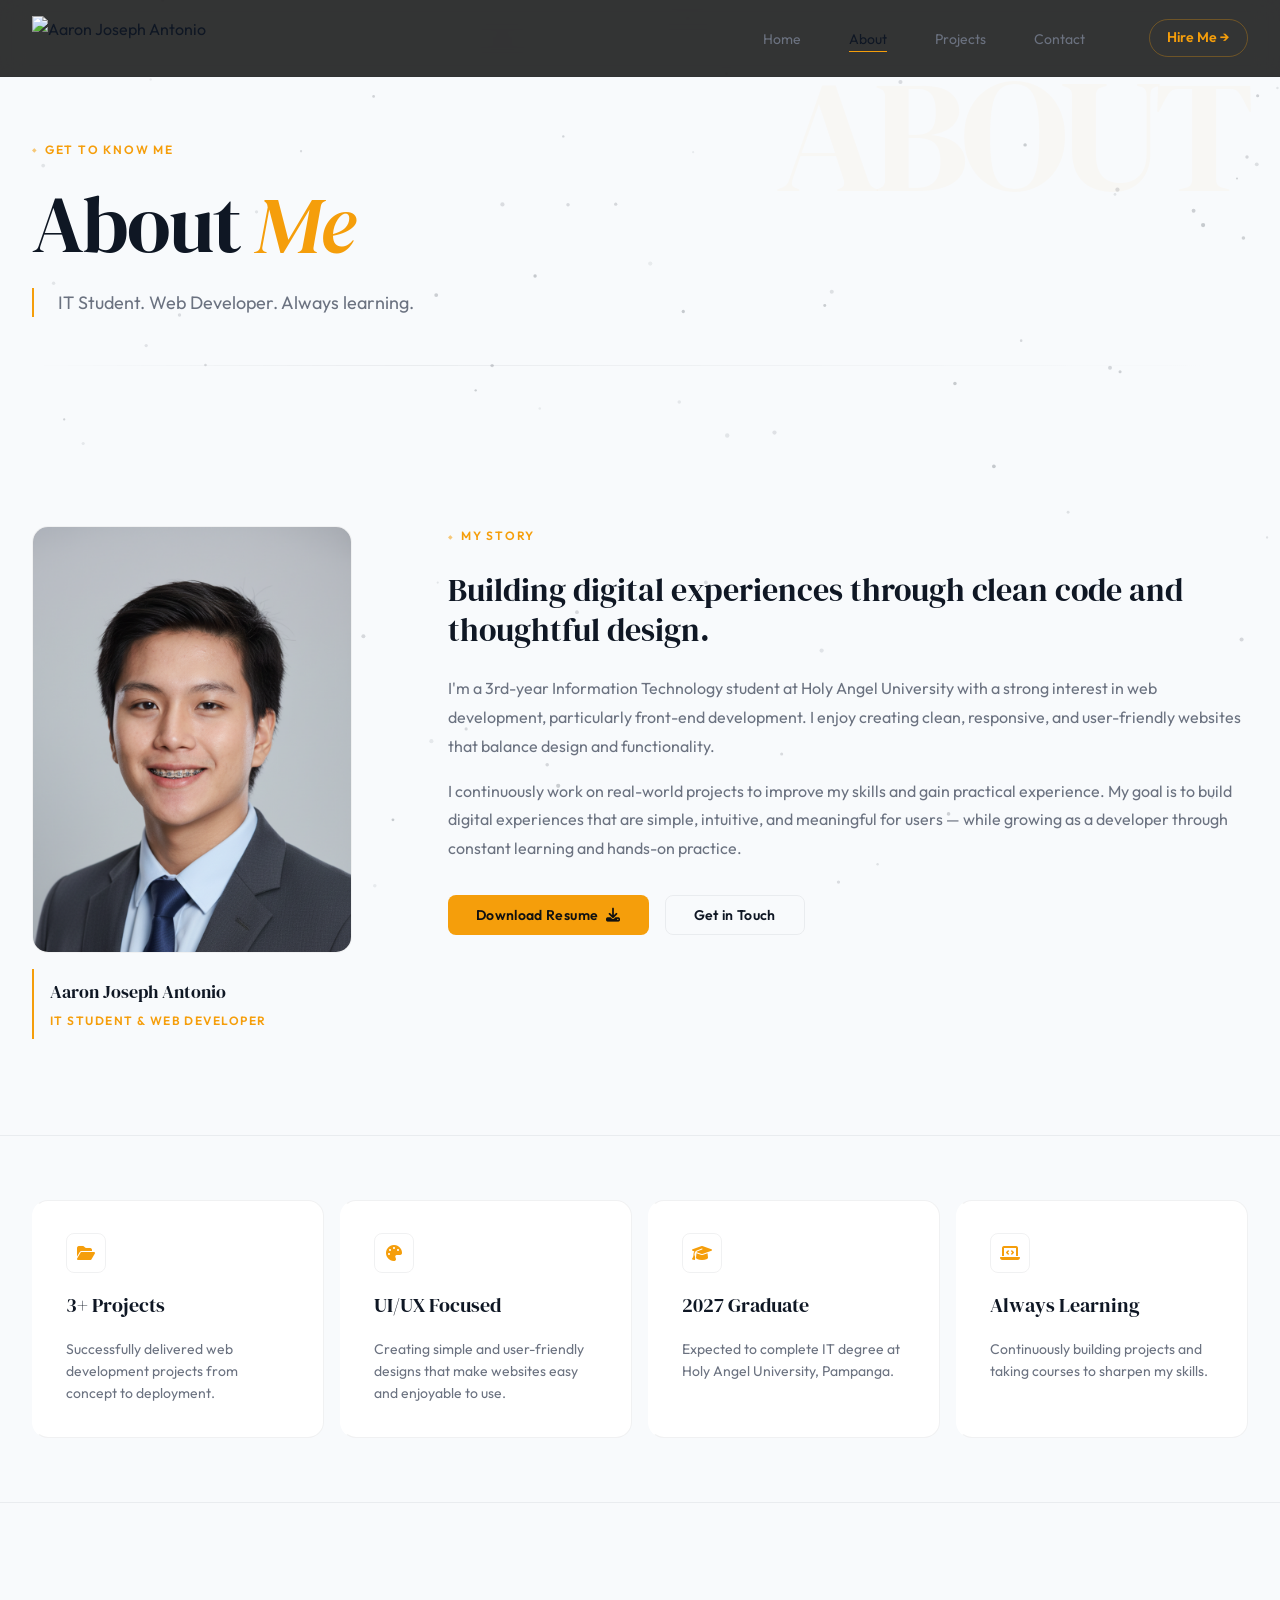
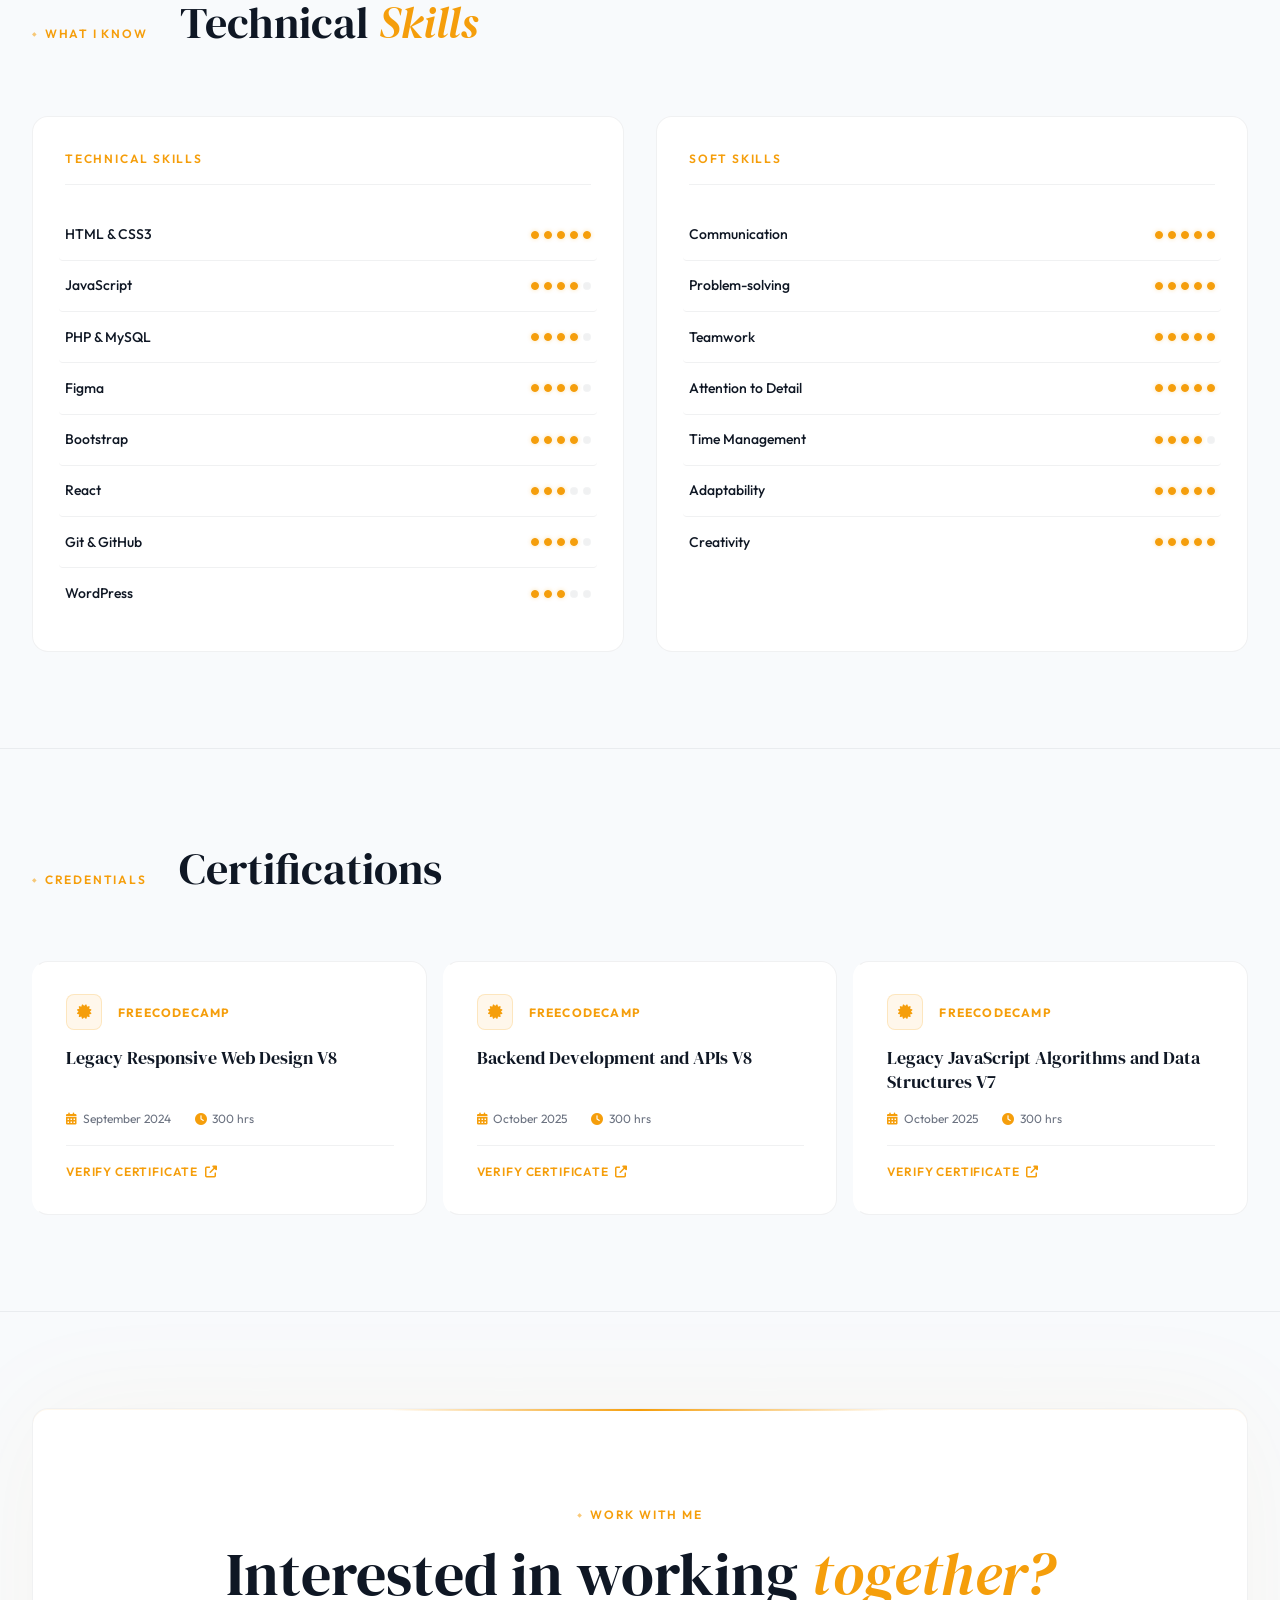
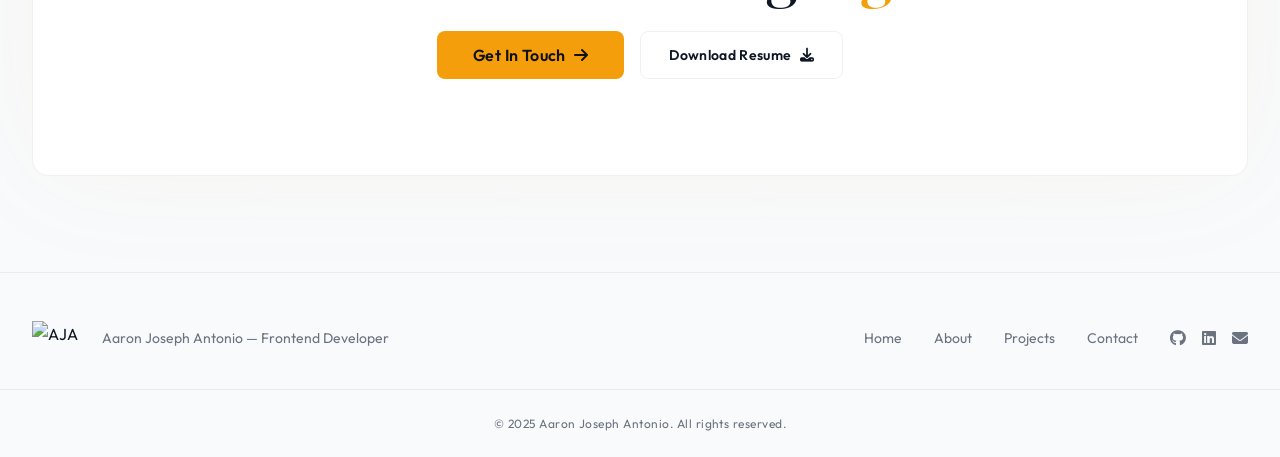
==== about.html @ d8ae60c7 "Add files via upload" ====
<!DOCTYPE html>
<html lang="en">
<head>
    <meta charset="UTF-8">
    <meta name="viewport" content="width=device-width, initial-scale=1.0">
    <meta name="description" content="About Aaron Joseph Antonio - 3rd year IT student from Holy Angel University specializing in web development, UI/UX design, and database management.">
    <meta name="author" content="Aaron Joseph Antonio">
    <meta property="og:title" content="About — Aaron Joseph Antonio">
    <meta property="og:type" content="website">
    <meta property="og:image" content="img/AJ_OPIC.png">
    <title>About — Aaron Joseph Antonio</title>
    <link rel="icon" type="image/png" href="img/favicon.png">
    <link rel="stylesheet" href="style.css">
    <link rel="stylesheet" href="about.css">
    <link rel="preconnect" href="https://fonts.googleapis.com">
    <link rel="preconnect" href="https://fonts.gstatic.com" crossorigin>
    <link href="https://fonts.googleapis.com/css2?family=DM+Serif+Display:ital@0;1&family=Outfit:wght@300;400;500;600&display=swap" rel="stylesheet">
    <link rel="stylesheet" href="https://cdnjs.cloudflare.com/ajax/libs/font-awesome/6.4.0/css/all.min.css">
</head>
<body>

    <!-- NAVBAR -->
    <nav class="navbar">
        <div class="nav-container">
            <a href="index.html" class="logo">
                <img src="img/LOGO.PNG" alt="Aaron Joseph Antonio">
            </a>
            <ul class="nav-menu">
                <li><a href="index.html" class="nav-link">Home</a></li>
                <li><a href="about.html" class="nav-link active">About</a></li>
                <li><a href="projects.html" class="nav-link">Projects</a></li>
                <li><a href="contact.html" class="nav-link">Contact</a></li>
            </ul>
            <a href="contact.html" class="nav-cta">Hire Me →</a>
            <div class="hamburger" aria-label="Toggle menu" role="button" tabindex="0">
                <span></span><span></span><span></span>
            </div>
        </div>
    </nav>

    <!-- PAGE HERO -->
    <section class="page-hero">
        <div class="section-container">
            <span class="section-tag">Get to Know Me</span>
            <h1 class="page-hero-title">About <em>Me</em></h1>
            <p class="page-hero-desc">IT Student. Web Developer. Always learning.</p>
        </div>
        <div class="page-hero-rule"></div>
    </section>

    <!-- INTRO -->
    <section class="about-intro">
        <div class="section-container">
            <div class="intro-grid">
                <div class="intro-img-col">
                    <div class="intro-img-wrap">
                        <img src="img/AJ_OPIC.png" alt="Aaron Joseph Antonio">
                    </div>
                    <div class="intro-nameplate">
                        <span class="nameplate-name">Aaron Joseph Antonio</span>
                        <span class="nameplate-role">IT Student & Web Developer</span>
                    </div>
                </div>
                <div class="intro-text-col">
                    <span class="section-tag">My Story</span>
                    <h2 class="intro-heading">Building digital experiences through clean code and thoughtful design.</h2>
                    <p>I'm a 3rd-year Information Technology student at Holy Angel University with a strong interest in web development, particularly front-end development. I enjoy creating clean, responsive, and user-friendly websites that balance design and functionality.</p>
                    <p>I continuously work on real-world projects to improve my skills and gain practical experience. My goal is to build digital experiences that are simple, intuitive, and meaningful for users — while growing as a developer through constant learning and hands-on practice.</p>
                    <div class="intro-actions">
                        <a href="img/Aaron-Joseph-Antonio-Resume.pdf" class="btn btn-primary" download>Download Resume <i class="fas fa-download"></i></a>
                        <a href="contact.html" class="btn btn-ghost">Get in Touch</a>
                    </div>
                </div>
            </div>
        </div>
    </section>

    <!-- HIGHLIGHT CARDS -->
    <section class="about-highlights">
        <div class="section-container">
            <div class="highlights-grid">
                <div class="highlight-card">
                    <div class="highlight-icon"><i class="fas fa-folder-open"></i></div>
                    <h3>3+ Projects</h3>
                    <p>Successfully delivered web development projects from concept to deployment.</p>
                </div>
                <div class="highlight-card">
                    <div class="highlight-icon"><i class="fas fa-palette"></i></div>
                    <h3>UI/UX Focused</h3>
                    <p>Creating simple and user-friendly designs that make websites easy and enjoyable to use.</p>
                </div>
                <div class="highlight-card">
                    <div class="highlight-icon"><i class="fas fa-graduation-cap"></i></div>
                    <h3>2027 Graduate</h3>
                    <p>Expected to complete IT degree at Holy Angel University, Pampanga.</p>
                </div>
                <div class="highlight-card">
                    <div class="highlight-icon"><i class="fas fa-laptop-code"></i></div>
                    <h3>Always Learning</h3>
                    <p>Continuously building projects and taking courses to sharpen my skills.</p>
                </div>
            </div>
        </div>
    </section>

    <!-- SKILLS -->
    <section class="about-skills">
        <div class="section-container">
            <div class="section-header" style="margin-bottom: var(--sp-6);">
                <span class="section-tag">What I Know</span>
                <h2 class="section-title">Technical <em>Skills</em></h2>
            </div>
            <div class="skills-cols">
                <div class="skill-col">
                    <h3 class="skill-col-label">Technical Skills</h3>
                    <div class="skill-list">
                        <div class="skill-row"><span class="skill-row-name">HTML &amp; CSS3</span><div class="skill-dots"><span class="dot filled"></span><span class="dot filled"></span><span class="dot filled"></span><span class="dot filled"></span><span class="dot filled"></span></div></div>
                        <div class="skill-row"><span class="skill-row-name">JavaScript</span><div class="skill-dots"><span class="dot filled"></span><span class="dot filled"></span><span class="dot filled"></span><span class="dot filled"></span><span class="dot"></span></div></div>
                        <div class="skill-row"><span class="skill-row-name">PHP &amp; MySQL</span><div class="skill-dots"><span class="dot filled"></span><span class="dot filled"></span><span class="dot filled"></span><span class="dot filled"></span><span class="dot"></span></div></div>
                        <div class="skill-row"><span class="skill-row-name">Figma</span><div class="skill-dots"><span class="dot filled"></span><span class="dot filled"></span><span class="dot filled"></span><span class="dot filled"></span><span class="dot"></span></div></div>
                        <div class="skill-row"><span class="skill-row-name">Bootstrap</span><div class="skill-dots"><span class="dot filled"></span><span class="dot filled"></span><span class="dot filled"></span><span class="dot filled"></span><span class="dot"></span></div></div>
                        <div class="skill-row"><span class="skill-row-name">React</span><div class="skill-dots"><span class="dot filled"></span><span class="dot filled"></span><span class="dot filled"></span><span class="dot"></span><span class="dot"></span></div></div>
                        <div class="skill-row"><span class="skill-row-name">Git &amp; GitHub</span><div class="skill-dots"><span class="dot filled"></span><span class="dot filled"></span><span class="dot filled"></span><span class="dot filled"></span><span class="dot"></span></div></div>
                        <div class="skill-row"><span class="skill-row-name">WordPress</span><div class="skill-dots"><span class="dot filled"></span><span class="dot filled"></span><span class="dot filled"></span><span class="dot"></span><span class="dot"></span></div></div>
                    </div>
                </div>
                <div class="skill-col">
                    <h3 class="skill-col-label">Soft Skills</h3>
                    <div class="skill-list">
                        <div class="skill-row"><span class="skill-row-name">Communication</span><div class="skill-dots"><span class="dot filled"></span><span class="dot filled"></span><span class="dot filled"></span><span class="dot filled"></span><span class="dot filled"></span></div></div>
                        <div class="skill-row"><span class="skill-row-name">Problem-solving</span><div class="skill-dots"><span class="dot filled"></span><span class="dot filled"></span><span class="dot filled"></span><span class="dot filled"></span><span class="dot filled"></span></div></div>
                        <div class="skill-row"><span class="skill-row-name">Teamwork</span><div class="skill-dots"><span class="dot filled"></span><span class="dot filled"></span><span class="dot filled"></span><span class="dot filled"></span><span class="dot filled"></span></div></div>
                        <div class="skill-row"><span class="skill-row-name">Attention to Detail</span><div class="skill-dots"><span class="dot filled"></span><span class="dot filled"></span><span class="dot filled"></span><span class="dot filled"></span><span class="dot filled"></span></div></div>
                        <div class="skill-row"><span class="skill-row-name">Time Management</span><div class="skill-dots"><span class="dot filled"></span><span class="dot filled"></span><span class="dot filled"></span><span class="dot filled"></span><span class="dot"></span></div></div>
                        <div class="skill-row"><span class="skill-row-name">Adaptability</span><div class="skill-dots"><span class="dot filled"></span><span class="dot filled"></span><span class="dot filled"></span><span class="dot filled"></span><span class="dot filled"></span></div></div>
                        <div class="skill-row"><span class="skill-row-name">Creativity</span><div class="skill-dots"><span class="dot filled"></span><span class="dot filled"></span><span class="dot filled"></span><span class="dot filled"></span><span class="dot filled"></span></div></div>
                    </div>
                </div>
            </div>
        </div>
    </section>

    <!-- CERTIFICATIONS -->
    <section class="about-certs">
        <div class="section-container">
            <div class="section-header" style="margin-bottom: var(--sp-6);">
                <span class="section-tag">Credentials</span>
                <h2 class="section-title">Certifications</h2>
            </div>
            <div class="certs-grid">
                <div class="cert-card">
                    <div class="cert-header">
                        <div class="cert-icon"><i class="fas fa-certificate"></i></div>
                        <span class="cert-issuer">freeCodeCamp</span>
                    </div>
                    <h3>Legacy Responsive Web Design V8</h3>
                    <div class="cert-meta">
                        <span><i class="fas fa-calendar-alt"></i> September 2024</span>
                        <span><i class="fas fa-clock"></i> 300 hrs</span>
                    </div>
                    <a href="https://freecodecamp.org/certification/aaronantonio27/responsive-web-design" target="_blank" rel="noopener" class="cert-link">Verify Certificate <i class="fas fa-external-link-alt"></i></a>
                </div>
                <div class="cert-card">
                    <div class="cert-header">
                        <div class="cert-icon"><i class="fas fa-certificate"></i></div>
                        <span class="cert-issuer">freeCodeCamp</span>
                    </div>
                    <h3>Backend Development and APIs V8</h3>
                    <div class="cert-meta">
                        <span><i class="fas fa-calendar-alt"></i> October 2025</span>
                        <span><i class="fas fa-clock"></i> 300 hrs</span>
                    </div>
                    <a href="https://freecodecamp.org/certification/aaronantonio27/back-end-development-and-apis" target="_blank" rel="noopener" class="cert-link">Verify Certificate <i class="fas fa-external-link-alt"></i></a>
                </div>
                <div class="cert-card">
                    <div class="cert-header">
                        <div class="cert-icon"><i class="fas fa-certificate"></i></div>
                        <span class="cert-issuer">freeCodeCamp</span>
                    </div>
                    <h3>Legacy JavaScript Algorithms and Data Structures V7</h3>
                    <div class="cert-meta">
                        <span><i class="fas fa-calendar-alt"></i> October 2025</span>
                        <span><i class="fas fa-clock"></i> 300 hrs</span>
                    </div>
                    <a href="https://freecodecamp.org/certification/aaronantonio27/javascript-algorithms-and-data-structures" target="_blank" rel="noopener" class="cert-link">Verify Certificate <i class="fas fa-external-link-alt"></i></a>
                </div>
            </div>
        </div>
    </section>

    <!-- CTA -->
    <section class="cta-section">
        <div class="section-container">
            <div class="cta-box">
                <span class="section-tag">Work With Me</span>
                <h2 class="cta-title">Interested in working <em>together?</em></h2>
                <div class="cta-actions">
                    <a href="contact.html" class="btn btn-primary btn-lg">Get In Touch <i class="fas fa-arrow-right"></i></a>
                    <a href="img/Aaron-Joseph-Antonio-Resume.pdf" class="btn btn-ghost" download>Download Resume <i class="fas fa-download"></i></a>
                </div>
            </div>
        </div>
    </section>

    <!-- FOOTER -->
    <footer class="footer">
        <div class="footer-container">
            <div class="footer-left">
                <a href="index.html" class="logo"><img src="img/LOGO.PNG" alt="AJA" style="height:36px;width:auto;"></a>
                <p>Aaron Joseph Antonio — Frontend Developer</p>
            </div>
            <nav class="footer-nav">
                <a href="index.html">Home</a>
                <a href="about.html">About</a>
                <a href="projects.html">Projects</a>
                <a href="contact.html">Contact</a>
            </nav>
            <div class="footer-right">
                <a href="https://github.com/ajantonio27" target="_blank" rel="noopener" aria-label="GitHub"><i class="fab fa-github"></i></a>
                <a href="https://www.linkedin.com/in/antonio-aaron-joseph-78a72b350/" target="_blank" rel="noopener" aria-label="LinkedIn"><i class="fab fa-linkedin"></i></a>
                <a href="mailto:ajantonio2729@gmail.com" aria-label="Email"><i class="fas fa-envelope"></i></a>
            </div>
        </div>
        <div class="footer-bottom">
            <p>© 2025 Aaron Joseph Antonio. All rights reserved.</p>
        </div>
    </footer>

    <script src="script.js"></script>
    <script src="about.js"></script>
</body>
</html>
---- style.css ----
/* ============================================================
   DESIGN SYSTEM — Aaron Joseph Antonio Portfolio
   Color Palette: #111111 bg / #181818 card / #F59E0B amber
   Typography: DM Serif Display (display) + Outfit (body)
   ============================================================ */

/* ===== CSS VARIABLES ===== */
:root {
    /* Colors */
    --bg:           #111111;
    --bg-card:      rgba(22, 22, 22, 0.85);
    --accent:       #F59E0B;
    --accent-dim:   rgba(245, 158, 11, 0.12);
    --text:         #FAFAFA;
    --muted:        #A3A3A3;
    --border:       rgba(255, 255, 255, 0.08);

    /* Typography */
    --font-display: 'DM Serif Display', Georgia, serif;
    --font-body:    'Outfit', system-ui, sans-serif;

    /* Type Scale */
    --text-xs:   0.75rem;    /* 12px */
    --text-sm:   0.875rem;   /* 14px */
    --text-base: 1rem;       /* 16px */
    --text-lg:   1.125rem;   /* 18px */
    --text-xl:   1.25rem;    /* 20px */
    --text-2xl:  1.5rem;     /* 24px */
    --text-3xl:  2rem;       /* 32px */
    --text-4xl:  2.75rem;    /* 44px */
    --text-5xl:  3.75rem;    /* 60px */
    --text-6xl:  5rem;       /* 80px */

    /* Spacing System (8pt grid) */
    --sp-1:  0.5rem;    /* 8px */
    --sp-2:  1rem;      /* 16px */
    --sp-3:  1.5rem;    /* 24px */
    --sp-4:  2rem;      /* 32px */
    --sp-5:  3rem;      /* 48px */
    --sp-6:  4rem;      /* 64px */
    --sp-7:  6rem;      /* 96px */
    --sp-8:  8rem;      /* 128px */

    /* Misc */
    --radius:    8px;
    --radius-lg: 16px;
    --transition: 0.25s ease;
    --max-w: 1280px;
}

/* ===== RESET ===== */
*, *::before, *::after {
    margin: 0;
    padding: 0;
    box-sizing: border-box;
}

html { scroll-behavior: smooth; }

body {
    font-family: var(--font-body);
    color: var(--text);
    line-height: 1.65;
    overflow-x: hidden;
    -webkit-font-smoothing: antialiased;

    background-color: var(--bg);
    transition: background-color var(--transition), color var(--transition);
}

/* ===== Light theme overrides ===== */
[data-theme="light"] {
    --bg:          #f8fafc;
    --bg-card:     #ffffff;
    --accent:      #F59E0B;
    --accent-dim:  rgba(245,158,11,0.08);
    --text:        #0f1724;
    --muted:       #6b7280;
    --border:      rgba(15,23,36,0.06);
}

/* ── Floating dots canvas ── */
#dots-bg {
    position: fixed;
    top: 0; left: 0;
    width: 100vw; height: 100vh;
    z-index: -1;
    pointer-events: none;
}

img { display: block; max-width: 100%; }
a  { color: inherit; text-decoration: none; }



/* ===== SHARED LAYOUT ===== */
.section-container {
    max-width: var(--max-w);
    margin: 0 auto;
    padding: 0 var(--sp-4);
}

.section-header {
    display: flex;
    align-items: baseline;
    gap: var(--sp-4);
    margin-bottom: var(--sp-6);
    flex-wrap: wrap;
}

.section-tag {
    font-size: var(--text-xs);
    font-weight: 600;
    letter-spacing: 0.15em;
    text-transform: uppercase;
    color: var(--accent);
    display: block;
    margin-bottom: var(--sp-1);
}

.section-tag::before {
    content: '◆';
    margin-right: 0.4rem;
    font-size: 0.5em;
    vertical-align: middle;
    opacity: 0.55;
}

.section-title {
    font-family: var(--font-display);
    font-size: var(--text-4xl);
    font-weight: 400;
    line-height: 1.1;
    color: var(--text);
    flex: 1;
}

.section-title em {
    font-style: italic;
    color: var(--accent);
}

.see-all-link {
    font-size: var(--text-sm);
    color: var(--muted);
    transition: color var(--transition);
    white-space: nowrap;
    align-self: flex-end;
    margin-bottom: 0.15rem;
}
.see-all-link:hover { color: var(--accent); }

/* ===== BUTTONS ===== */
.btn {
    display: inline-flex;
    align-items: center;
    gap: 0.5rem;
    padding: 0.75rem 1.75rem;
    font-family: var(--font-body);
    font-size: var(--text-sm);
    font-weight: 600;
    border-radius: var(--radius);
    transition: all var(--transition);
    cursor: pointer;
    border: none;
    line-height: 1;
    letter-spacing: 0.025em;
}

.btn-primary {
    background: var(--accent);
    color: #111;
}
.btn-primary:hover {
    background: #d97706;
    transform: translateY(-2px);
}

.btn-ghost {
    background: transparent;
    color: var(--text);
    border: 1px solid var(--border);
}
.btn-ghost:hover {
    border-color: var(--accent);
    color: var(--accent);
    background: rgba(245, 158, 11, 0.04);
}

.btn-lg {
    padding: 1rem 2.25rem;
    font-size: var(--text-base);
}

/* ===== NAVBAR ===== */
.navbar {
    position: fixed;
    top: 0; left: 0;
    width: 100%;
    z-index: 1000;
    padding: var(--sp-2) 0;
    border-bottom: 1px solid var(--border);
    background: rgba(17, 17, 17, 0.85);
    backdrop-filter: blur(12px);
    -webkit-backdrop-filter: blur(12px);
    transition: box-shadow var(--transition);
}

.nav-container {
    max-width: var(--max-w);
    margin: 0 auto;
    padding: 0 var(--sp-4);
    display: flex;
    align-items: center;
    gap: var(--sp-4);
}

.logo {
    flex-shrink: 0;
    display: flex;
    align-items: center;
}

.logo img {
    height: 44px;
    width: auto;
    transition: opacity var(--transition);
}

.logo img:hover {
    opacity: 0.8;
}

.nav-menu {
    display: flex;
    list-style: none;
    gap: var(--sp-5);
    margin-left: auto;
}

.nav-link {
    font-size: var(--text-sm);
    font-weight: 400;
    color: var(--muted);
    position: relative;
    padding-bottom: 2px;
    transition: color var(--transition);
}

.nav-link::after {
    content: '';
    position: absolute;
    bottom: -2px; left: 0;
    width: 0; height: 1px;
    background: var(--accent);
    transition: width var(--transition);
}

.nav-link:hover,
.nav-link.active {
    color: var(--text);
}

.nav-link.active::after,
.nav-link:hover::after {
    width: 100%;
}

.nav-cta {
    font-size: var(--text-sm);
    font-weight: 600;
    color: var(--accent);
    margin-left: var(--sp-4);
    transition: color var(--transition), background var(--transition), border-color var(--transition);
    white-space: nowrap;
    border: 1px solid rgba(245, 158, 11, 0.3);
    border-radius: 100px;
    padding: 0.38rem 1.1rem;
}

/* Theme toggle button (small icon) */
.theme-toggle {
    display: inline-flex;
    align-items: center;
    justify-content: center;
    width: 40px;
    height: 40px;
    border: 1px solid var(--border);
    border-radius: var(--radius);
    background: transparent;
    color: var(--muted);
    cursor: pointer;
    margin-left: var(--sp-2);
}
.theme-toggle i { font-size: 0.95rem; }
.theme-toggle:hover { color: var(--accent); border-color: var(--accent); background: rgba(245,158,11,0.04); }
.nav-cta:hover {
    color: var(--accent);
    background: rgba(245, 158, 11, 0.08);
    border-color: var(--accent);
}

.hamburger {
    display: none;
    flex-direction: column;
    gap: 5px;
    cursor: pointer;
    z-index: 1001;
    margin-left: auto;
}

.hamburger span {
    width: 24px; height: 1.5px;
    background: var(--text);
    display: block;
    transition: all 0.3s ease;
}

.hamburger.active span:nth-child(1) { transform: rotate(45deg) translate(5px, 5px); }
.hamburger.active span:nth-child(2) { opacity: 0; }
.hamburger.active span:nth-child(3) { transform: rotate(-45deg) translate(5px, -5px); }

body.menu-open { overflow: hidden; }

/* ===== CURSOR BLINK ===== */
.cursor {
    display: inline-block;
    animation: blink 1s step-end infinite;
    color: var(--accent);
    font-weight: 300;
    margin-left: 1px;
}
@keyframes blink {
    0%, 100% { opacity: 1; }
    50%       { opacity: 0; }
}

/* ===== BADGE DOT PULSE ===== */
@keyframes pulse-dot {
    0%, 100% { opacity: 1; transform: scale(1); }
    50%       { opacity: 0.6; transform: scale(0.85); }
}
.badge-dot {
    animation: pulse-dot 2s ease infinite;
}


.hero {
    height: 100vh;
    display: flex;
    flex-direction: column;
    justify-content: center;
    padding-top: 72px;
    position: relative;
}

.hero-container {
    max-width: var(--max-w);
    margin: 0 auto;
    padding: 0 var(--sp-4);
    display: grid;
    grid-template-columns: 1fr 380px;
    gap: var(--sp-5);
    align-items: center;
    width: 100%;
}

/* — Hero Content — */
.hero-label {
    font-size: var(--text-xs);
    letter-spacing: 0.15em;
    text-transform: uppercase;
    color: var(--muted);
    display: block;
    margin-bottom: var(--sp-3);
}

.hero-title {
    font-family: var(--font-display);
    font-size: clamp(var(--text-4xl), 7vw, var(--text-6xl));
    font-weight: 400;
    line-height: 1.0;
    letter-spacing: -0.02em;
    margin-bottom: var(--sp-3);
}

.hero-title em {
    font-style: italic;
    color: var(--accent);
}

.hero-role-wrap {
    font-size: var(--text-base);
    color: var(--muted);
    margin-bottom: var(--sp-3);
    min-height: 1.65rem;
    display: flex;
    align-items: center;
    gap: 2px;
}

.typing-text { color: var(--text); }

.cursor {
    color: var(--accent);
    animation: blink 1s infinite;
}

@keyframes blink {
    0%, 49% { opacity: 1; }
    50%, 100% { opacity: 0; }
}

.hero-desc {
    font-size: var(--text-base);
    color: var(--muted);
    line-height: 1.75;
    max-width: 480px;
    margin-bottom: var(--sp-4);
}

.hero-actions {
    display: flex;
    gap: var(--sp-2);
    margin-bottom: var(--sp-4);
    flex-wrap: wrap;
}

.hero-socials {
    display: flex;
    gap: var(--sp-2);
}

.soc-link {
    width: 38px; height: 38px;
    border: 1px solid var(--border);
    border-radius: var(--radius);
    display: flex; align-items: center; justify-content: center;
    font-size: var(--text-sm);
    color: var(--muted);
    transition: all var(--transition);
}

.soc-link:hover {
    border-color: var(--accent);
    color: var(--accent);
}

/* — Hero Visual — */
.hero-visual {
    display: flex;
    flex-direction: column;
    gap: var(--sp-3);
}

.hero-photo-wrap {
    position: relative;
    border-radius: var(--radius-lg);
    overflow: hidden;
    aspect-ratio: 3/4;
    background: var(--bg-card);
}

.hero-photo {
    width: 100%; height: 100%;
    object-fit: cover;
    object-position: top center;
    transition: transform 0.5s ease;
}

.hero-photo-wrap:hover .hero-photo {
    transform: scale(1.03);
}

.photo-badge {
    position: absolute;
    bottom: var(--sp-2); left: var(--sp-2);
    background: rgba(17,17,17,0.85);
    backdrop-filter: blur(8px);
    border: 1px solid var(--border);
    border-radius: 100px;
    padding: 0.4rem 0.9rem;
    font-size: var(--text-xs);
    font-weight: 500;
    color: var(--text);
    display: flex;
    align-items: center;
    gap: 0.5rem;
}

.badge-dot {
    width: 7px; height: 7px;
    border-radius: 50%;
    background: #22c55e;
    box-shadow: 0 0 6px rgba(34, 197, 94, 0.6);
    animation: pulse-dot 2s infinite;
}

@keyframes pulse-dot {
    0%, 100% { box-shadow: 0 0 6px rgba(34,197,94,0.6); }
    50% { box-shadow: 0 0 12px rgba(34,197,94,0.9); }
}

/* — Hero Stats — */
.stats-row {
    display: flex;
    align-items: center;
    background: var(--bg-card);
    border: 1px solid var(--border);
    border-radius: var(--radius);
    padding: var(--sp-3) var(--sp-4);
    gap: 0;
}

.stat {
    flex: 1;
    text-align: center;
}

.stat-num {
    display: block;
    font-family: var(--font-display);
    font-size: var(--text-3xl);
    font-weight: 400;
    color: var(--accent);
    line-height: 1;
}

.stat sup {
    font-size: var(--text-sm);
    color: var(--accent);
    vertical-align: super;
}

.stat-lbl {
    display: block;
    font-size: var(--text-xs);
    text-transform: uppercase;
    letter-spacing: 0.1em;
    color: var(--muted);
    margin-top: var(--sp-1);
}

.stat-divider {
    width: 1px;
    height: 40px;
    background: var(--border);
}

/* — Hero Rule — */
.hero-rule {
    max-width: var(--max-w);
    margin: 0 auto;
    height: 1px;
    background: var(--border);
    width: calc(100% - var(--sp-4) * 2);
}

/* ===== CREDIBILITY STRIP ===== */
.strip {
    padding: var(--sp-4) 0;
    border-bottom: 1px solid var(--border);
}

.strip-container {
    max-width: var(--max-w);
    margin: 0 auto;
    padding: 0 var(--sp-4);
    display: flex;
    align-items: center;
    gap: var(--sp-4);
    flex-wrap: wrap;
}

.strip-label {
    font-size: var(--text-xs);
    text-transform: uppercase;
    letter-spacing: 0.15em;
    color: var(--muted);
    white-space: nowrap;
    flex-shrink: 0;
}

.strip-pills {
    display: flex;
    gap: var(--sp-1);
    flex-wrap: wrap;
}

.strip-pills span {
    font-size: var(--text-xs);
    font-weight: 500;
    padding: 0.35rem 0.85rem;
    border: 1px solid var(--border);
    border-radius: 100px;
    color: var(--muted);
    transition: all var(--transition);
    cursor: default;
}

.strip-pills span:hover {
    border-color: var(--accent);
    color: var(--accent);
}

/* ===== FEATURED PROJECTS ===== */
.projects-section {
    padding: var(--sp-8) 0 var(--sp-7);
}

.projects-grid {
    display: grid;
    grid-template-columns: 1fr 1fr;
    gap: var(--sp-3);
}

/* Wide card spans both columns */
.project-card--wide {
    grid-column: 1 / -1;
    display: grid;
    grid-template-columns: 1.4fr 1fr;
    gap: 0;
    min-height: 380px;
}

.project-card--wide .project-img-wrap {
    aspect-ratio: unset;
    height: 100%;
}

.project-card {
    background: var(--bg-card);
    border: 1px solid var(--border);
    border-radius: var(--radius-lg);
    overflow: hidden;
    transition: border-color var(--transition), transform var(--transition);
    display: flex;
    flex-direction: column;
}

.project-card:hover {
    border-color: rgba(245, 158, 11, 0.3);
    transform: translateY(-4px);
}

.project-img-wrap {
    position: relative;
    overflow: hidden;
    aspect-ratio: 16/10;
    background: #1e1e1e;
    flex-shrink: 0;
}

.project-img {
    width: 100%; height: 100%;
    object-fit: cover;
    transition: transform 0.5s ease;
    display: block;
}

.project-card:hover .project-img { transform: scale(1.04); }

.project-num {
    position: absolute;
    top: var(--sp-2); left: var(--sp-2);
    font-family: var(--font-display);
    font-size: var(--text-4xl);
    color: rgba(245,158,11,0.15);
    line-height: 1;
    font-weight: 400;
    pointer-events: none;
    user-select: none;
}

.project-body {
    padding: var(--sp-4);
    display: flex;
    flex-direction: column;
    flex: 1;
}

.project-tags {
    display: flex;
    gap: var(--sp-1);
    flex-wrap: wrap;
    margin-bottom: var(--sp-2);
}

.project-tags span {
    font-size: var(--text-xs);
    font-weight: 500;
    padding: 0.25rem 0.65rem;
    background: var(--accent-dim);
    color: var(--accent);
    border-radius: 100px;
}

.project-title {
    font-family: var(--font-display);
    font-size: var(--text-2xl);
    font-weight: 400;
    margin-bottom: var(--sp-2);
    line-height: 1.2;
}

.project-desc {
    font-size: var(--text-sm);
    color: var(--muted);
    line-height: 1.7;
    flex: 1;
    margin-bottom: var(--sp-3);
}

.project-links {
    display: flex;
    gap: var(--sp-2);
    margin-top: auto;
}

.proj-link {
    font-size: var(--text-xs);
    font-weight: 600;
    color: var(--accent);
    display: inline-flex;
    align-items: center;
    gap: 0.35rem;
    transition: color var(--transition);
    text-transform: uppercase;
    letter-spacing: 0.06em;
}

.proj-link:hover { color: #d97706; }

.proj-link--ghost {
    color: var(--muted);
}
.proj-link--ghost:hover { color: var(--text); }

/* ===== SKILLS ===== */
.skills-section {
    padding: var(--sp-7) 0;
    border-top: 1px solid var(--border);
}

.skills-layout {
    display: grid;
    grid-template-columns: 340px 1fr;
    gap: var(--sp-5);
    align-items: start;
}

.skills-left { position: sticky; top: 100px; }

.skills-copy {
    font-size: var(--text-sm);
    color: var(--muted);
    line-height: 1.75;
    margin-top: var(--sp-3);
}

.skills-right {
    display: flex;
    flex-direction: column;
    gap: var(--sp-5);
}

.skills-group-label {
    font-size: var(--text-xs);
    text-transform: uppercase;
    letter-spacing: 0.15em;
    color: var(--muted);
    display: block;
    margin-bottom: var(--sp-3);
}

.skill-bars {
    display: flex;
    flex-direction: column;
    gap: var(--sp-3);
}

.skill-bar {
    display: flex;
    flex-direction: column;
    gap: 0.4rem;
}

.skill-name {
    font-size: var(--text-sm);
    font-weight: 500;
    color: var(--text);
}

.bar-track {
    height: 3px;
    background: var(--border);
    border-radius: 100px;
    overflow: hidden;
}

.bar-fill {
    height: 100%;
    width: var(--w);
    background: var(--accent);
    border-radius: 100px;
    transform-origin: left;
    transform: scaleX(0);
    transition: transform 1s cubic-bezier(0.4, 0, 0.2, 1);
}

.bar-fill.animate { transform: scaleX(1); }

/* ===== SERVICES ===== */
.services-section {
    padding: var(--sp-7) 0;
    border-top: 1px solid var(--border);
}

.services-grid {
    display: grid;
    grid-template-columns: repeat(3, 1fr);
    gap: var(--sp-2);
    margin-top: var(--sp-6);
}

.service-card {
    background: var(--bg-card);
    border: 1px solid var(--border);
    border-radius: var(--radius-lg);
    padding: var(--sp-4);
    transition: border-color var(--transition), transform var(--transition);
    display: flex;
    flex-direction: column;
    gap: var(--sp-2);
}

.service-card:hover {
    border-color: rgba(245,158,11,0.25);
    transform: translateY(-3px);
}

.service-icon {
    width: 44px; height: 44px;
    border: 1px solid var(--border);
    border-radius: var(--radius);
    display: flex; align-items: center; justify-content: center;
    color: var(--accent);
    font-size: 1.1rem;
    transition: all var(--transition);
    margin-bottom: var(--sp-1);
}

.service-card:hover .service-icon {
    background: var(--accent-dim);
    border-color: var(--accent);
}

.service-card h3 {
    font-family: var(--font-display);
    font-size: var(--text-xl);
    font-weight: 400;
    line-height: 1.2;
}

.service-card p {
    font-size: var(--text-sm);
    color: var(--muted);
    line-height: 1.7;
    flex: 1;
}

.service-card--cta {
    background: var(--accent-dim);
    border-color: rgba(245,158,11,0.2);
    justify-content: space-between;
}

.service-card--cta h3 {
    font-size: var(--text-2xl);
}

/* ===== ABOUT SNIPPET ===== */
.about-section {
    padding: var(--sp-7) 0;
    border-top: 1px solid var(--border);
}

.about-layout {
    display: grid;
    grid-template-columns: 360px 1fr;
    gap: var(--sp-5);
    align-items: center;
}

.about-img-wrap {
    position: relative;
    border-radius: var(--radius-lg);
    overflow: hidden;
    aspect-ratio: 4/5;
    background: var(--bg-card);
}

.about-img {
    width: 100%; height: 100%;
    object-fit: cover;
    object-position: top center;
}

.about-tag-card {
    position: absolute;
    bottom: var(--sp-2); right: var(--sp-2);
    background: var(--accent);
    color: #111;
    border-radius: var(--radius);
    padding: 0.5rem 1rem;
    display: flex;
    align-items: center;
    gap: 0.5rem;
    font-size: var(--text-xs);
    font-weight: 700;
}

.about-content {
    display: flex;
    flex-direction: column;
}

.about-content p {
    font-size: var(--text-base);
    color: var(--muted);
    line-height: 1.8;
    margin-top: var(--sp-3);
}

.about-content p + p { margin-top: var(--sp-2); }

/* ===== CONTACT CTA ===== */
.cta-section {
    padding: var(--sp-7) 0;
    border-top: 1px solid var(--border);
}

.cta-box {
    background: var(--bg-card);
    border: 1px solid var(--border);
    border-radius: var(--radius-lg);
    padding: var(--sp-7) var(--sp-6);
    text-align: center;
    position: relative;
    overflow: hidden;
    box-shadow: 0 0 120px rgba(245,158,11,0.05), inset 0 1px 0 rgba(245,158,11,0.07);
}

.cta-box::before {
    content: '';
    position: absolute;
    top: 0; left: 50%;
    transform: translateX(-50%);
    width: 500px; height: 2px;
    background: linear-gradient(90deg, transparent, var(--accent), transparent);
}

.cta-title {
    font-family: var(--font-display);
    font-size: var(--text-5xl);
    font-weight: 400;
    line-height: 1.1;
    margin: var(--sp-2) 0 var(--sp-3);
}

.cta-title em {
    font-style: italic;
    color: var(--accent);
}

.cta-desc {
    font-size: var(--text-base);
    color: var(--muted);
    max-width: 480px;
    margin: 0 auto var(--sp-5);
    line-height: 1.75;
}

.cta-actions {
    display: flex;
    gap: var(--sp-2);
    justify-content: center;
    flex-wrap: wrap;
}

/* ===== FOOTER ===== */
.footer {
    border-top: 1px solid var(--border);
    padding: var(--sp-5) 0 var(--sp-3);
}

.footer-container {
    max-width: var(--max-w);
    margin: 0 auto;
    padding: 0 var(--sp-4);
    display: flex;
    align-items: center;
    gap: var(--sp-4);
    flex-wrap: wrap;
    margin-bottom: var(--sp-4);
}

.footer-left { display: flex; align-items: center; gap: var(--sp-3); flex: 1; }
.footer-left p { font-size: var(--text-sm); color: var(--muted); }

.footer-nav {
    display: flex;
    gap: var(--sp-4);
}

.footer-nav a {
    font-size: var(--text-sm);
    color: var(--muted);
    transition: color var(--transition);
}

.footer-nav a:hover { color: var(--accent); }

.footer-right {
    display: flex;
    gap: var(--sp-2);
    margin-left: auto;
}

.footer-right a {
    color: var(--muted);
    font-size: var(--text-base);
    transition: color var(--transition);
}

.footer-right a:hover { color: var(--accent); }

.footer-bottom {
    max-width: var(--max-w);
    margin: 0 auto;
    padding: var(--sp-3) var(--sp-4) 0;
    border-top: 1px solid var(--border);
}

.footer-bottom p {
    font-size: var(--text-xs);
    color: var(--muted);
    text-align: center;
    letter-spacing: 0.04em;
}

/* ===== RESPONSIVE — Tablet ===== */
@media (max-width: 1024px) {
    .hero-container {
        grid-template-columns: 1fr 360px;
        gap: var(--sp-5);
    }

    .skills-layout {
        grid-template-columns: 260px 1fr;
        gap: var(--sp-5);
    }

    .services-grid {
        grid-template-columns: repeat(2, 1fr);
    }
}

@media (max-width: 900px) {
    .about-layout {
        grid-template-columns: 280px 1fr;
        gap: var(--sp-5);
    }
}

/* ============================================================

/* ============================================================
   RESPONSIVE BREAKPOINTS — Final Clean Version
   ============================================================ */

/* ── Tablet ── */
@media (max-width: 1024px) {
    .hero-container { grid-template-columns: 1fr 320px; gap: var(--sp-4); }
}

/* ── Mobile 768px ── */
@media (max-width: 768px) {

    /* =============================================
       BURGER MENU — isolated, always on top
       Fixed positioning escapes ALL parent stacking
       z-index 9999 clears canvas(0), navbar(1000)
    ============================================= */
    .nav-cta { display: none; }

    /* Hamburger — fixed so it sits above EVERYTHING including stacking contexts */
    .hamburger {
        display: flex;
        position: fixed;
        top: 18px;
        right: var(--sp-4);
        z-index: 9999;
        /* ensure it paints above the nav-menu overlay (z-index: 9990) */
        will-change: transform;
    }

    /* Nav menu — full screen overlay */
    .nav-menu {
        position: fixed;
        top: 0; left: 0;
        width: 100%;
        height: 100%;
        min-height: 100dvh;
        display: flex;
        flex-direction: column;
        align-items: center;
        justify-content: center;
        gap: var(--sp-5);
        list-style: none;
        /* solid — no alpha so dots canvas and page content can't bleed through */
        background: var(--bg);
        /* must beat navbar(1000), hamburger(9999), and any page stacking contexts */
        z-index: 9990;
        transform: translateX(100%);
        transition: transform 0.3s cubic-bezier(0.4, 0, 0.2, 1);
        /* new stacking context so internal z-index is self-contained */
        isolation: isolate;
        /* hardware-accelerate the slide */
        will-change: transform;
    }

    .nav-menu.active {
        transform: translateX(0);
    }

    .nav-menu .nav-link {
        font-size: var(--text-2xl);
        position: relative;
        z-index: 1;
    }

    /* Active page indicator dot */
    .nav-menu .nav-link.active {
        color: var(--text);
    }

    .nav-menu .nav-link.active::after {
        width: 100%;
    }

    /* =============================================
       HOME PAGE — no scroll
       NOTE: Do NOT use overflow:hidden/clip on body
       or any ancestor — it breaks fixed positioning.
       Use height + overflow only on the hero wrapper.
    ============================================= */


    .hero {
        height: 100dvh;
        padding-top: 64px;
        justify-content: flex-start;
    }

    .hero-container {
        display: flex;
        flex-direction: column;
        gap: var(--sp-2);
        padding: var(--sp-2) var(--sp-3) 0;
        height: 100%;
    }

    /* ── Top row: photo left + stats right ── */
    .hero-visual {
        display: grid;
        grid-template-columns: 120px 1fr;
        gap: var(--sp-2);
        order: -1;
        flex-shrink: 0;
        align-items: stretch;
    }

    .hero-photo-wrap {
        width: 120px !important;
        height: 155px !important;
        aspect-ratio: unset !important;
        min-height: unset !important;
        max-height: unset !important;
        flex: unset;
        border-radius: var(--radius);
    }

    .photo-badge { display: none; }

    .stats-row {
        flex-direction: column;
        height: 100%;
        padding: var(--sp-2);
        gap: 0;
        justify-content: space-around;
    }

    .stat-divider { width: 100%; height: 1px; }
    .stat-num     { font-size: var(--text-2xl); }
    .stat-lbl     { font-size: 0.6rem; }

    /* ── Text content ── */
    .hero-content {
        flex: 1;
        display: flex;
        flex-direction: column;
        overflow: hidden;
    }

    .hero-label     { font-size: 0.6rem; margin-bottom: 0.3rem; }
    .hero-title     { font-size: clamp(1.9rem, 9vw, 2.5rem); line-height: 0.95; margin-bottom: 0.35rem; }
    .hero-role-wrap { font-size: 0.7rem; margin-bottom: 0.35rem; min-height: 1rem; }

    .hero-desc {
        font-size: 0.72rem;
        line-height: 1.55;
        margin-bottom: 0.55rem;
        display: -webkit-box;
        -webkit-line-clamp: 3;
        -webkit-box-orient: vertical;
        overflow: hidden;
    }

    .hero-actions {
        display: flex;
        gap: 0.5rem;
        margin-bottom: 0.5rem;
    }

    .hero-actions .btn {
        flex: 1;
        justify-content: center;
        padding: 0.55rem 1rem;
        font-size: 0.72rem;
    }

    .hero-socials  { gap: 0.5rem; }
    .soc-link      { width: 30px; height: 30px; font-size: 0.7rem; }

    /* ── Featured Projects strip on home ── */
    .home-featured {
        display: none;  /* hidden on mobile — fits 1-page constraint */
    }

    /* ── Other pages ── */
    .section-title    { font-size: var(--text-3xl); }
    .section-header   { flex-direction: column; gap: var(--sp-1); }
    .cta-title        { font-size: var(--text-4xl); }
    .cta-box          { padding: var(--sp-5) var(--sp-3); }
    .footer-container { flex-direction: column; align-items: flex-start; gap: var(--sp-3); }
    .footer-right     { margin-left: 0; }
    .footer-nav       { flex-wrap: wrap; gap: var(--sp-2); }
}

/* ── Small phones ── */
@media (max-width: 430px) {
    .hero-container   { padding: var(--sp-2) var(--sp-2) 0; }
    .hero-visual      { grid-template-columns: 105px 1fr; }
    .hero-photo-wrap  { width: 105px !important; height: 136px !important; }
    .hero-title       { font-size: clamp(1.7rem, 8.5vw, 2.1rem); }
    .stat-num         { font-size: var(--text-xl); }
    .cta-title        { font-size: var(--text-3xl); }
}

/* ── Skip link (accessibility) ── */
.skip-link {
    position: absolute;
    top: -999px;
    left: var(--sp-3);
    background: var(--accent);
    color: #111;
    padding: 0.5rem 1rem;
    border-radius: var(--radius);
    font-size: var(--text-sm);
    font-weight: 600;
    z-index: 99999;
    text-decoration: none;
}

.skip-link:focus { top: var(--sp-2); }
---- about.css ----
/* ============================================================
   about.css — Aaron Joseph Antonio Portfolio
   Extends style.css design system
   ============================================================ */

/* ===== PAGE HERO ===== */
.page-hero {
    padding-top: 140px;
    padding-bottom: var(--sp-6);
    position: relative;
    overflow: hidden;
}

.page-hero::before {
    content: 'ABOUT';
    position: absolute;
    top: 55px;
    right: var(--sp-4);
    font-family: var(--font-display);
    font-size: clamp(5rem, 14vw, 10rem);
    color: rgba(245, 158, 11, 0.03);
    line-height: 1;
    pointer-events: none;
    user-select: none;
    letter-spacing: -0.04em;
    z-index: 0;
}

.page-hero .section-container {
    display: flex;
    flex-direction: column;
    gap: var(--sp-2);
    position: relative;
    z-index: 1;
}

.page-hero-title {
    font-family: var(--font-display);
    font-size: clamp(var(--text-4xl), 7vw, var(--text-6xl));
    font-weight: 400;
    line-height: 1.0;
    letter-spacing: -0.02em;
}

.page-hero-title em {
    font-style: italic;
    color: var(--accent);
}

.page-hero-desc {
    font-size: var(--text-lg);
    color: var(--muted);
    margin-top: var(--sp-1);
    padding-left: var(--sp-3);
    border-left: 2px solid var(--accent);
    max-width: 520px;
}

.page-hero-rule {
    max-width: var(--max-w);
    margin: var(--sp-5) auto 0;
    height: 1px;
    background: linear-gradient(90deg, transparent 0%, var(--border) 30%, rgba(255,255,255,0.03) 100%);
    width: calc(100% - var(--sp-4) * 2);
}

/* ===== INTRO ===== */
.about-intro {
    padding: var(--sp-7) 0;
}

.intro-grid {
    display: grid;
    grid-template-columns: 320px 1fr;
    gap: var(--sp-7);
    align-items: start;
}

.intro-img-wrap {
    border-radius: var(--radius-lg);
    overflow: hidden;
    aspect-ratio: 3/4;
    background: var(--bg-card);
    border: 1px solid var(--border);
    margin-bottom: var(--sp-2);
}

.intro-img-wrap img {
    width: 100%; height: 100%;
    object-fit: cover;
    object-position: top center;
    transition: transform 0.5s ease;
}

.intro-img-wrap:hover img { transform: scale(1.03); }

.intro-nameplate {
    background: transparent;
    border: none;
    border-left: 2px solid var(--accent);
    border-radius: 0;
    padding: var(--sp-1) var(--sp-2);
    display: flex;
    flex-direction: column;
    gap: 0.25rem;
    text-align: left;
    margin-top: var(--sp-2);
}

.nameplate-name {
    font-family: var(--font-display);
    font-size: var(--text-lg);
    font-weight: 400;
    color: var(--text);
}

.nameplate-role {
    font-size: var(--text-xs);
    color: var(--accent);
    text-transform: uppercase;
    letter-spacing: 0.12em;
    font-weight: 600;
}

.intro-heading {
    font-family: var(--font-display);
    font-size: var(--text-3xl);
    font-weight: 400;
    line-height: 1.25;
    margin: var(--sp-3) 0;
}

.intro-text-col p {
    font-size: var(--text-base);
    color: var(--muted);
    line-height: 1.8;
    margin-bottom: var(--sp-2);
}

.intro-actions {
    display: flex;
    gap: var(--sp-2);
    margin-top: var(--sp-4);
    flex-wrap: wrap;
}

/* ===== HIGHLIGHTS ===== */
.about-highlights {
    padding: var(--sp-6) 0;
    border-top: 1px solid var(--border);
}

.highlights-grid {
    display: grid;
    grid-template-columns: repeat(4, 1fr);
    gap: var(--sp-2);
}

.highlight-card {
    background: var(--bg-card);
    border-top: 1px solid var(--border);
    border-right: 1px solid var(--border);
    border-bottom: 1px solid var(--border);
    border-left: 2px solid transparent;
    border-radius: var(--radius-lg);
    padding: var(--sp-4);
    transition: border-color var(--transition), border-left-color var(--transition), transform var(--transition);
    display: flex;
    flex-direction: column;
    gap: var(--sp-2);
}

.highlight-card:hover {
    border-color: rgba(245,158,11,0.2);
    border-left-color: var(--accent);
    transform: translateY(-3px);
}

.highlight-icon {
    width: 40px; height: 40px;
    border: 1px solid var(--border);
    border-radius: var(--radius);
    display: flex; align-items: center; justify-content: center;
    color: var(--accent);
    font-size: 1rem;
    transition: all var(--transition);
}

.highlight-card:hover .highlight-icon {
    background: var(--accent-dim);
    border-color: var(--accent);
}

.highlight-card h3 {
    font-family: var(--font-display);
    font-size: var(--text-xl);
    font-weight: 400;
}

.highlight-card p {
    font-size: var(--text-sm);
    color: var(--muted);
    line-height: 1.6;
}

/* ===== SKILLS ===== */
.about-skills {
    padding: var(--sp-7) 0;
    border-top: 1px solid var(--border);
}

.skills-cols {
    display: grid;
    grid-template-columns: 1fr 1fr;
    gap: var(--sp-4);
}

.skill-col {
    background: var(--bg-card);
    border: 1px solid var(--border);
    border-radius: var(--radius-lg);
    padding: var(--sp-4);
}

.skill-col-label {
    display: block;
    font-size: var(--text-xs);
    text-transform: uppercase;
    letter-spacing: 0.15em;
    color: var(--accent);
    font-weight: 600;
    margin-bottom: var(--sp-3);
    padding-bottom: var(--sp-2);
    border-bottom: 1px solid var(--border);
}

.skill-list {
    display: flex;
    flex-direction: column;
}

.skill-row {
    display: flex;
    align-items: center;
    justify-content: space-between;
    padding: 0.85rem 6px;
    border-bottom: 1px solid var(--border);
    border-radius: 4px;
    margin: 0 -6px;
    transition: background var(--transition);
}

.skill-row:last-child { border-bottom: none; }
.skill-row:hover { background: rgba(245,158,11,0.03); }

.skill-row-name {
    font-size: var(--text-sm);
    font-weight: 500;
    color: var(--text);
}

.skill-dots {
    display: flex;
    gap: 5px;
}

.dot {
    width: 8px; height: 8px;
    border-radius: 50%;
    background: var(--border);
    border: 1px solid rgba(255,255,255,0.1);
    transition: background var(--transition), box-shadow var(--transition);
}

.dot.filled {
    background: var(--accent);
    border-color: var(--accent);
    box-shadow: 0 0 4px rgba(245,158,11,0.3);
}

.skill-row:hover .dot.filled {
    box-shadow: 0 0 8px rgba(245,158,11,0.6);
}

/* ===== CERTIFICATIONS ===== */
.about-certs {
    padding: var(--sp-7) 0;
    border-top: 1px solid var(--border);
}

.certs-grid {
    display: grid;
    grid-template-columns: repeat(3, 1fr);
    gap: var(--sp-2);
}

.cert-card {
    background: var(--bg-card);
    border-top: 1px solid var(--border);
    border-right: 1px solid var(--border);
    border-bottom: 1px solid var(--border);
    border-left: 2px solid transparent;
    border-radius: var(--radius-lg);
    padding: var(--sp-4);
    display: flex;
    flex-direction: column;
    gap: var(--sp-2);
    position: relative;
    overflow: hidden;
    transition: border-color var(--transition), border-left-color var(--transition), transform var(--transition);
}

.cert-card::before {
    content: '';
    position: absolute;
    top: 0; left: 0;
    width: 100%; height: 2px;
    background: linear-gradient(90deg, var(--accent), transparent);
    opacity: 0;
    transition: opacity var(--transition);
}

.cert-card:hover { border-color: rgba(245,158,11,0.2); border-left-color: var(--accent); transform: translateY(-3px); }
.cert-card:hover::before { opacity: 1; }

.cert-header {
    display: flex;
    align-items: center;
    gap: var(--sp-2);
}

.cert-icon {
    width: 36px; height: 36px;
    background: var(--accent-dim);
    border: 1px solid rgba(245,158,11,0.2);
    border-radius: var(--radius);
    display: flex; align-items: center; justify-content: center;
    color: var(--accent);
    font-size: 0.9rem;
    flex-shrink: 0;
}

.cert-issuer {
    font-size: var(--text-xs);
    font-weight: 700;
    text-transform: uppercase;
    letter-spacing: 0.1em;
    color: var(--accent);
}

.cert-card h3 {
    font-family: var(--font-display);
    font-size: var(--text-lg);
    font-weight: 400;
    line-height: 1.3;
    flex: 1;
}

.cert-meta {
    display: flex;
    gap: var(--sp-3);
    flex-wrap: wrap;
}

.cert-meta span {
    font-size: var(--text-xs);
    color: var(--muted);
    display: flex;
    align-items: center;
    gap: 0.35rem;
}

.cert-meta i { color: var(--accent); }

.cert-link {
    font-size: var(--text-xs);
    font-weight: 600;
    color: var(--accent);
    display: inline-flex;
    align-items: center;
    gap: 0.4rem;
    text-transform: uppercase;
    letter-spacing: 0.07em;
    transition: color var(--transition);
    margin-top: auto;
    padding-top: var(--sp-2);
    border-top: 1px solid var(--border);
}

.cert-link:hover { color: #d97706; }

/* ===== ABOUT CTA ===== */
.about-cta-section {
    padding: var(--sp-7) 0;
    border-top: 1px solid var(--border);
}

.about-cta-section .cta-box {
    background: var(--bg-card);
    border: 1px solid var(--border);
    border-radius: var(--radius-lg);
    padding: var(--sp-7) var(--sp-6);
    text-align: center;
    position: relative;
    overflow: hidden;
    box-shadow: 0 0 120px rgba(245,158,11,0.05), inset 0 1px 0 rgba(245,158,11,0.07);
}

.about-cta-section .cta-box::before {
    content: '';
    position: absolute;
    top: 0; left: 50%;
    transform: translateX(-50%);
    width: 480px; height: 2px;
    background: linear-gradient(90deg, transparent, var(--accent), transparent);
}

.about-cta-section .cta-title {
    font-family: var(--font-display);
    font-size: var(--text-4xl);
    font-weight: 400;
    line-height: 1.1;
    margin: var(--sp-2) 0 var(--sp-5);
}

.about-cta-section .cta-title em {
    font-style: italic;
    color: var(--accent);
}

.about-cta-section .cta-actions {
    display: flex;
    gap: var(--sp-2);
    justify-content: center;
    flex-wrap: wrap;
}


/* ===== RESPONSIVE ===== */

/* Tablet */
@media (max-width: 1024px) {
    .highlights-grid  { grid-template-columns: repeat(2, 1fr); }
    .certs-grid       { grid-template-columns: repeat(2, 1fr); }
    .intro-grid       { grid-template-columns: 260px 1fr; gap: var(--sp-5); }
}

/* Mobile */
@media (max-width: 768px) {

    /* Page hero */
    .page-hero { padding-top: 100px; padding-bottom: var(--sp-4); }
    .page-hero-title { font-size: var(--text-4xl); }

    /* ── Intro: photo top-left, name below it, text right ── */
    .intro-grid {
        display: grid;
        grid-template-columns: 130px 1fr;
        gap: var(--sp-3);
        align-items: start;
    }

    .intro-img-col {
        text-align: left;
    }

    /* Photo — compact portrait on mobile */
    .intro-img-wrap {
        width: 130px;
        height: 165px;
        aspect-ratio: unset;
        margin: 0 0 var(--sp-1) 0;
        max-width: unset;
        border-radius: var(--radius);
    }

    .nameplate-name {
        font-size: var(--text-sm);
    }

    .nameplate-role {
        font-size: 0.6rem;
    }

    /* Text col */
    .intro-text-col .section-tag { font-size: 0.6rem; }

    .intro-heading {
        font-size: var(--text-xl);
        margin: var(--sp-1) 0 var(--sp-2);
    }

    .intro-text-col p {
        font-size: var(--text-xs);
        line-height: 1.65;
        margin-bottom: var(--sp-1);
    }

    .intro-actions {
        flex-direction: column;
        gap: var(--sp-1);
        margin-top: var(--sp-2);
    }

    .intro-actions .btn {
        width: 100%;
        justify-content: center;
        padding: 0.6rem 1rem;
        font-size: var(--text-xs);
    }

    /* Highlights */
    .highlights-grid { grid-template-columns: 1fr 1fr; }
    .highlight-card  { padding: var(--sp-3); }
    .highlight-card h3 { font-size: var(--text-base); }
    .highlight-card p  { font-size: var(--text-xs); }

    /* Skills */
    .skills-cols { grid-template-columns: 1fr; }

    /* Certs */
    .certs-grid { grid-template-columns: 1fr; }

    /* CTA */
    .about-cta-section .cta-title { font-size: var(--text-3xl); }
    .about-cta-section .cta-box   { padding: var(--sp-5) var(--sp-3); }
    .about-cta-section .cta-actions { flex-direction: column; align-items: center; }
    .about-cta-section .cta-actions .btn { width: 100%; max-width: 300px; justify-content: center; }
}

/* Small phones */
@media (max-width: 430px) {

    .intro-grid {
        grid-template-columns: 110px 1fr;
        gap: var(--sp-2);
    }

    .intro-img-wrap {
        width: 110px;
        height: 140px;
    }

    .intro-heading { font-size: var(--text-lg); }

    .highlights-grid { grid-template-columns: 1fr; }

    .page-hero-title { font-size: var(--text-3xl); }
}
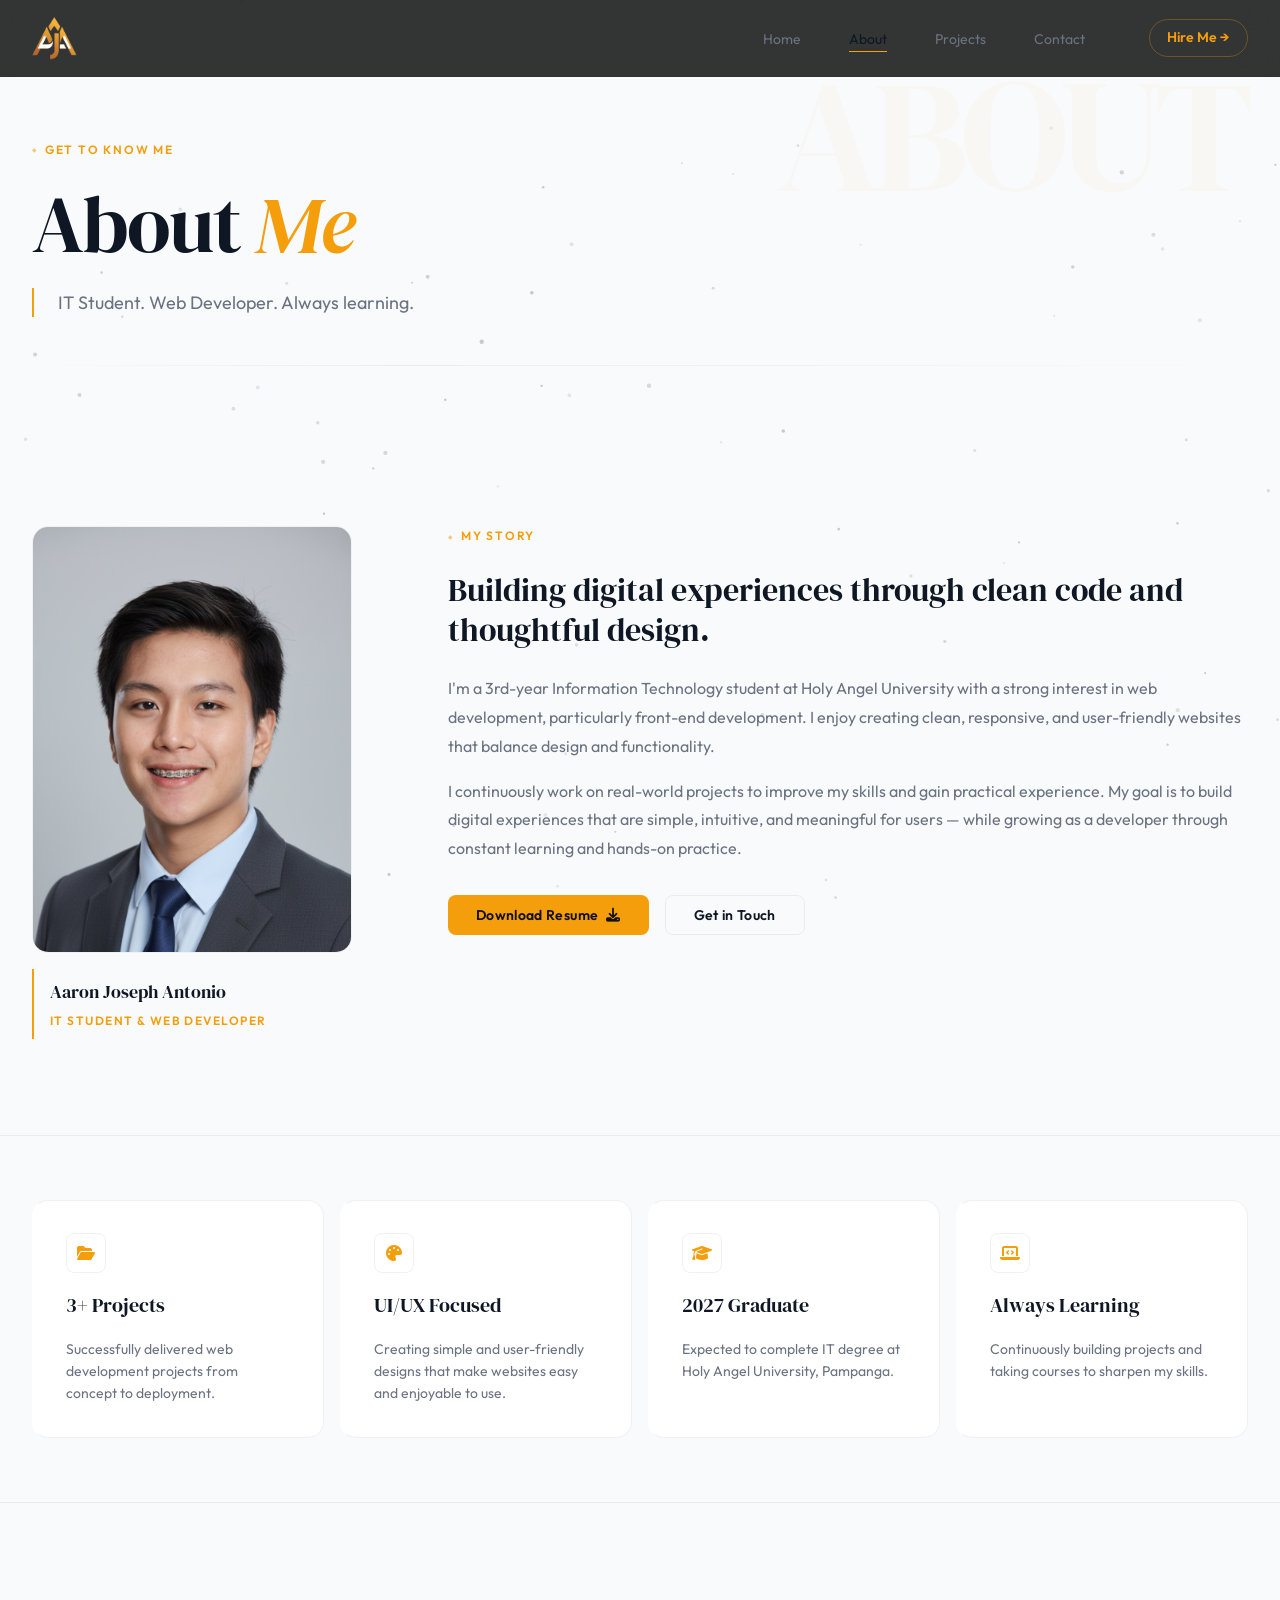
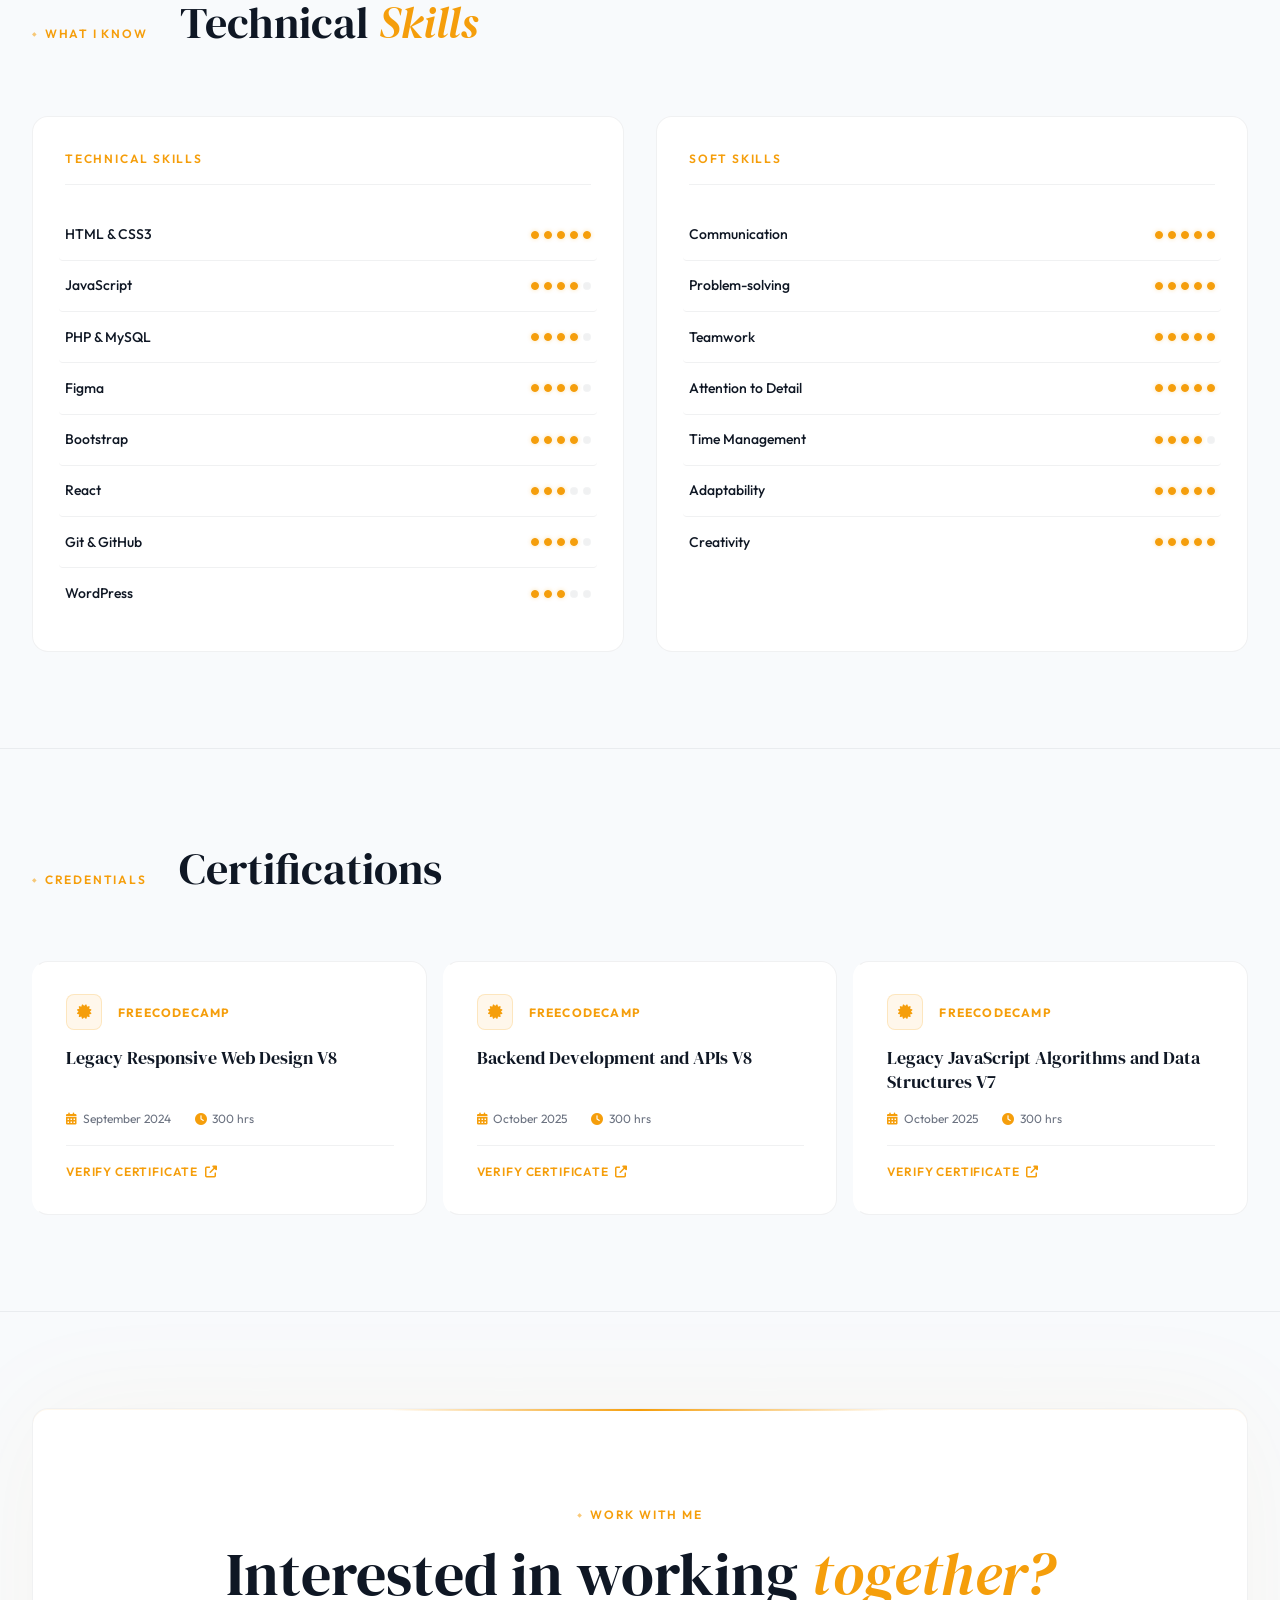
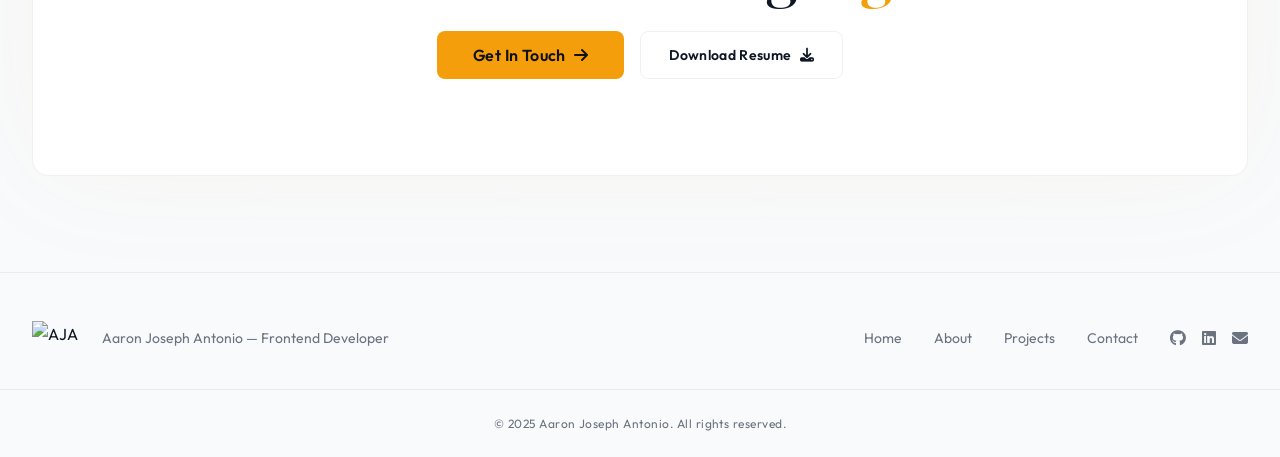
==== commit 54390622: "Update about.html" ====
--- a/about.html
+++ b/about.html
@@ -23,7 +23,7 @@
     <nav class="navbar">
         <div class="nav-container">
             <a href="index.html" class="logo">
-                <img src="img/LOGO.PNG" alt="Aaron Joseph Antonio">
+                <img src="img/LOGO.png" alt="Aaron Joseph Antonio">
             </a>
             <ul class="nav-menu">
                 <li><a href="index.html" class="nav-link">Home</a></li>
@@ -229,4 +229,4 @@
     <script src="script.js"></script>
     <script src="about.js"></script>
 </body>
-</html>+</html>
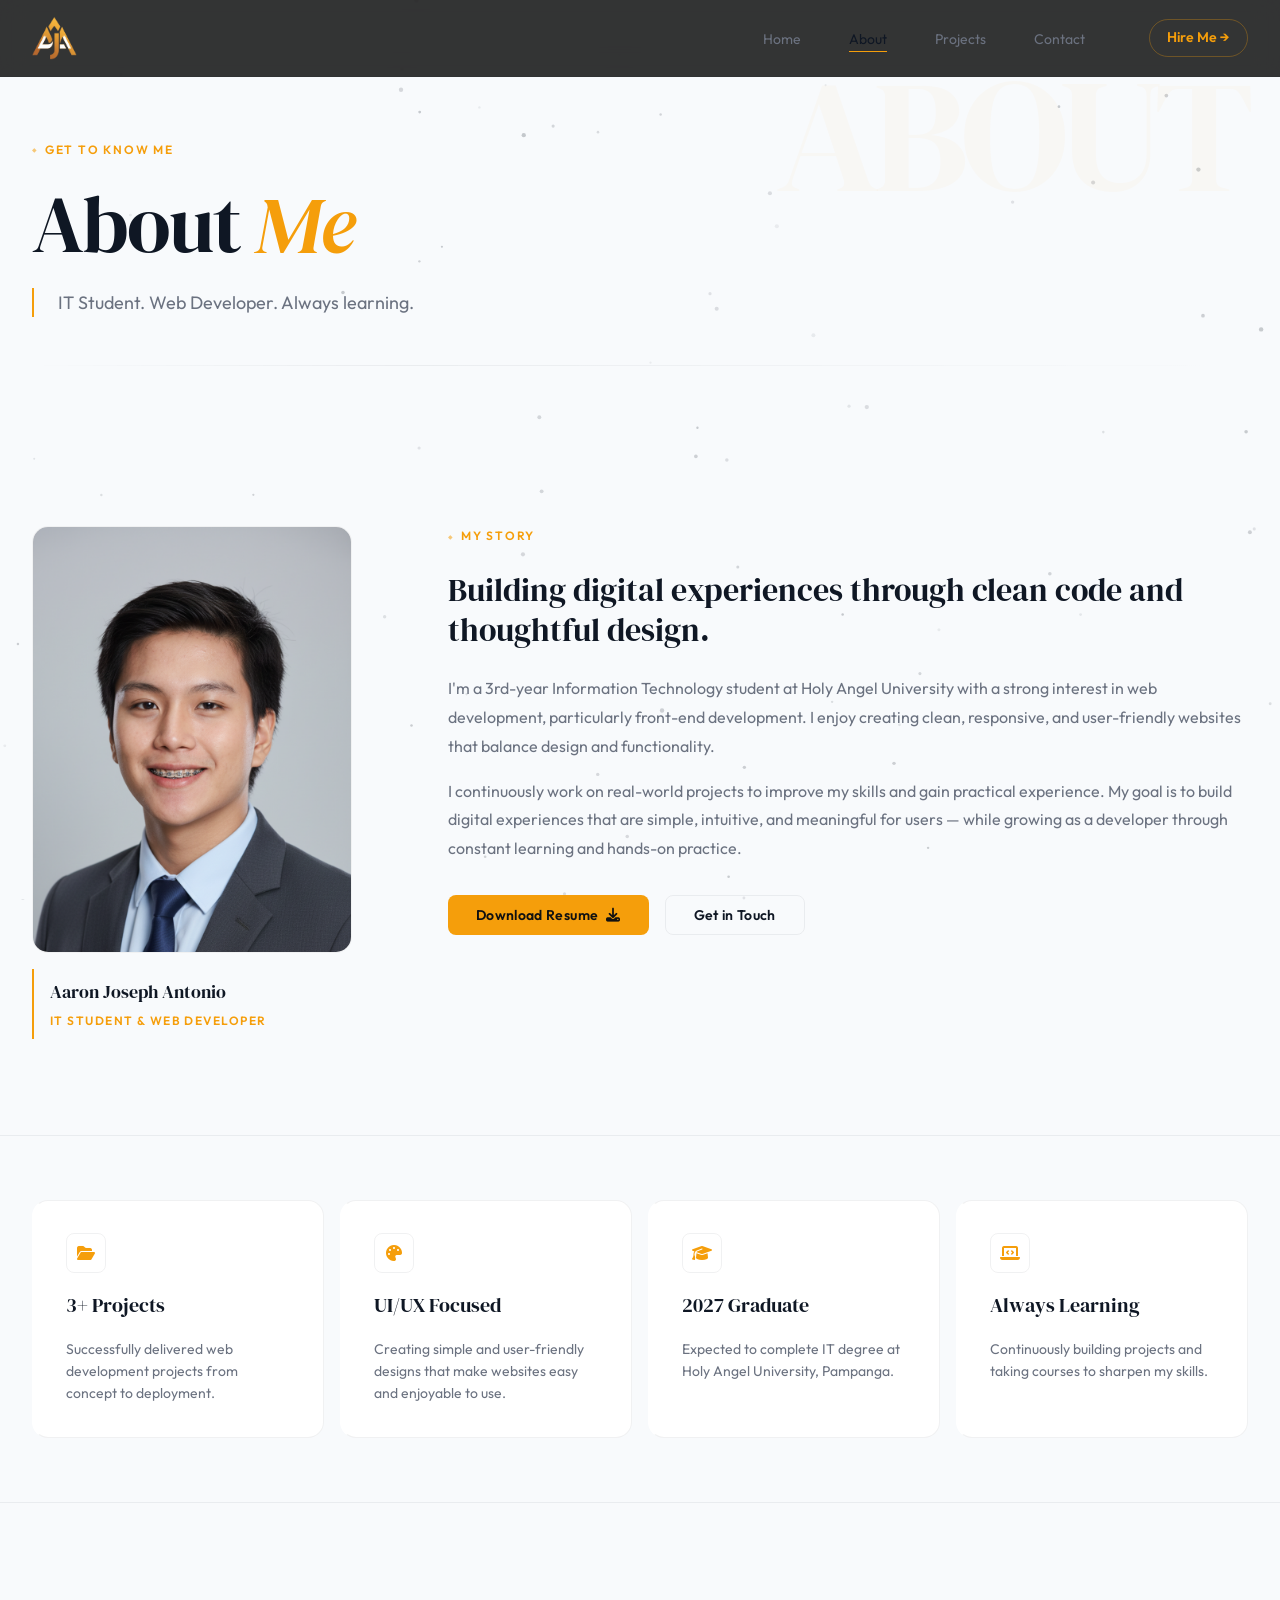
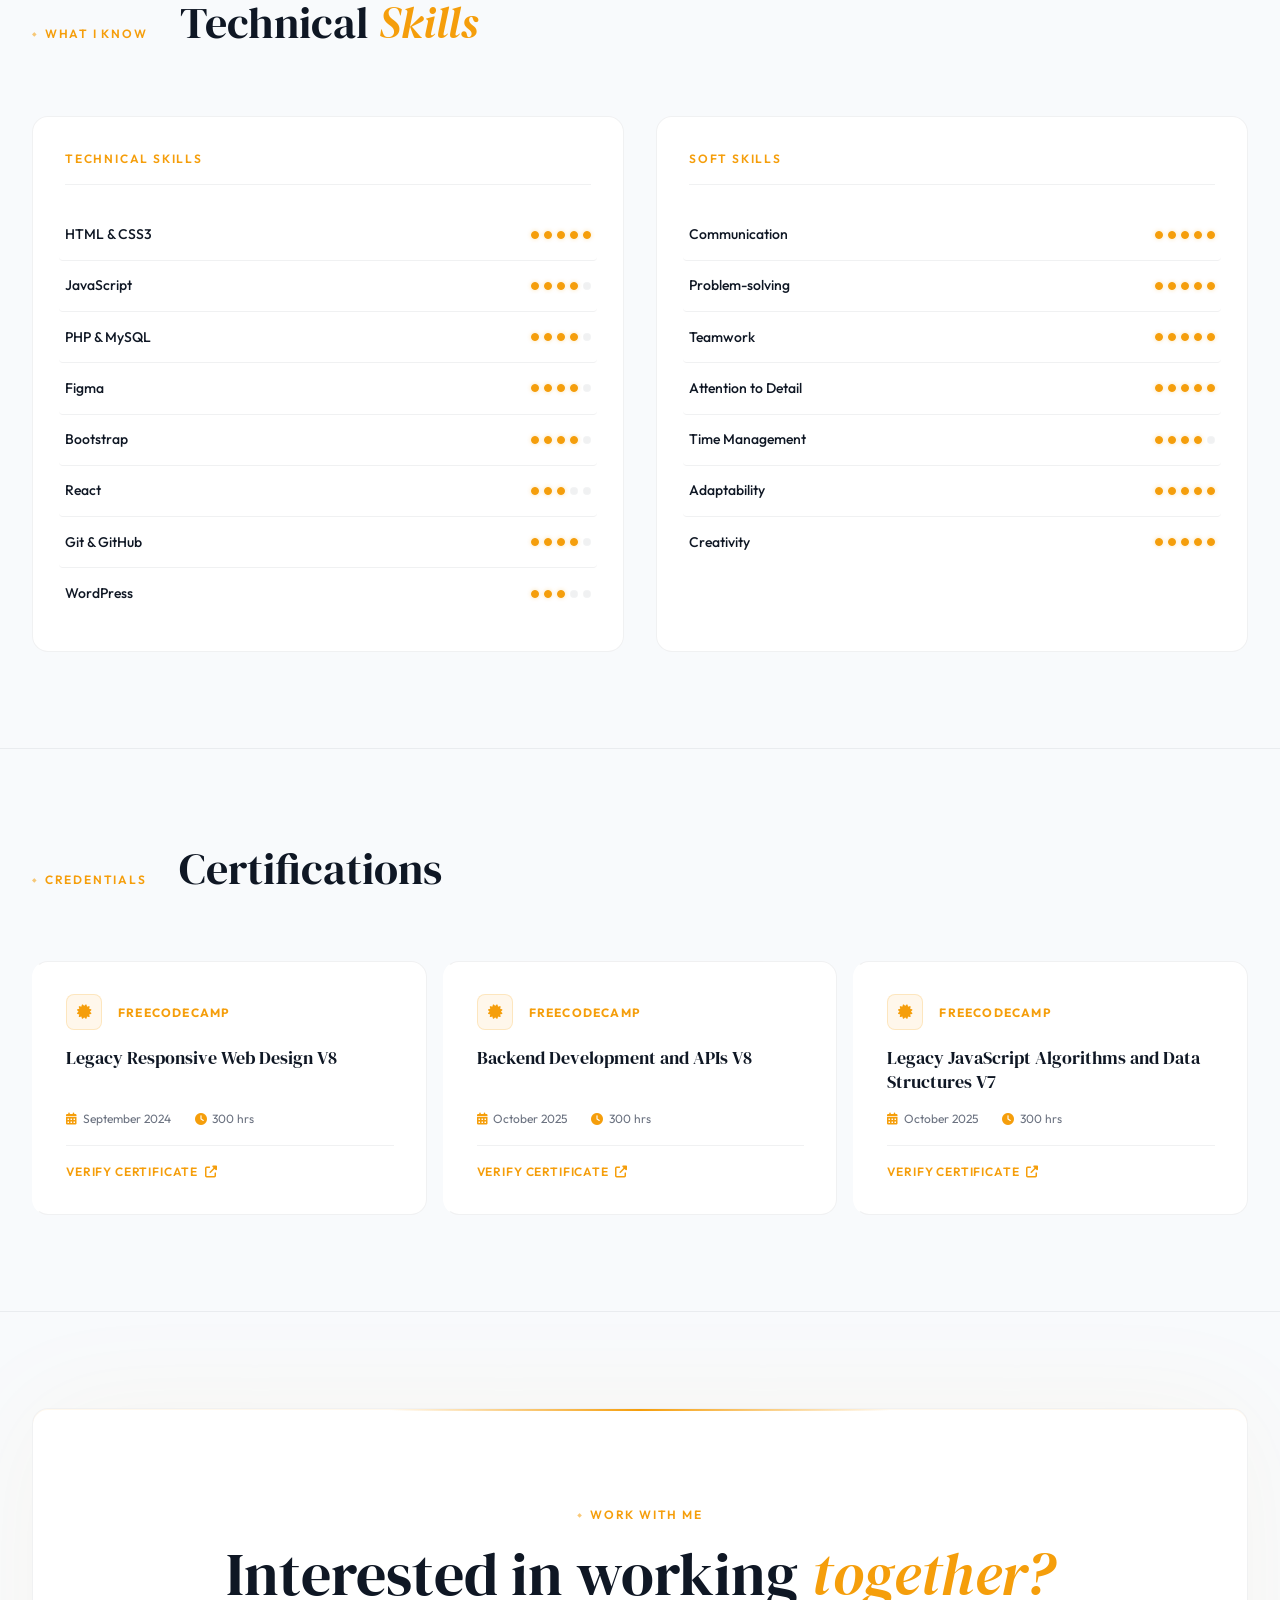
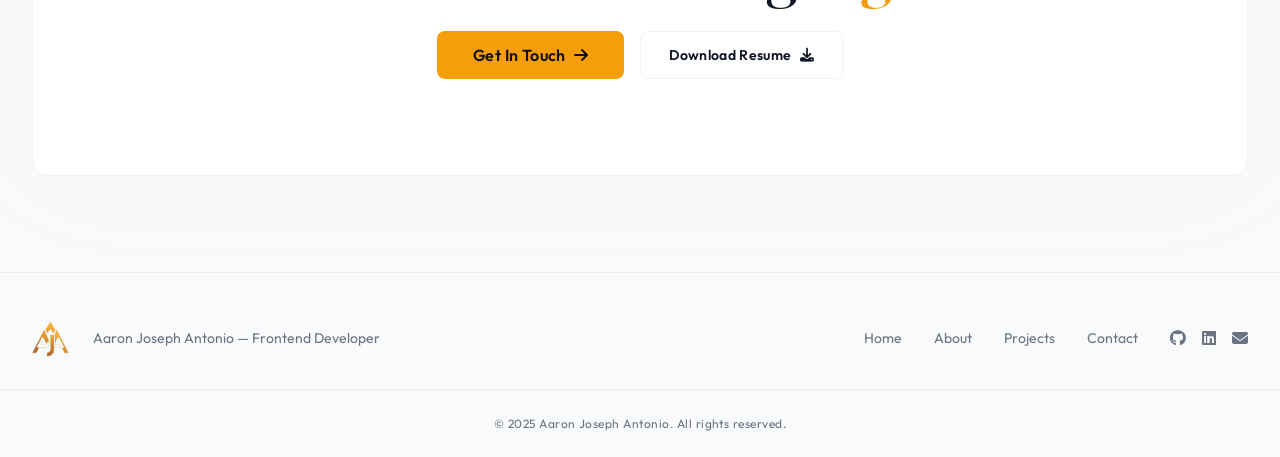
==== commit 71b4f19d: "Update about.html" ====
--- a/about.html
+++ b/about.html
@@ -206,7 +206,7 @@
     <footer class="footer">
         <div class="footer-container">
             <div class="footer-left">
-                <a href="index.html" class="logo"><img src="img/LOGO.PNG" alt="AJA" style="height:36px;width:auto;"></a>
+                <a href="index.html" class="logo"><img src="img/LOGO.png" alt="AJA" style="height:36px;width:auto;"></a>
                 <p>Aaron Joseph Antonio — Frontend Developer</p>
             </div>
             <nav class="footer-nav">
